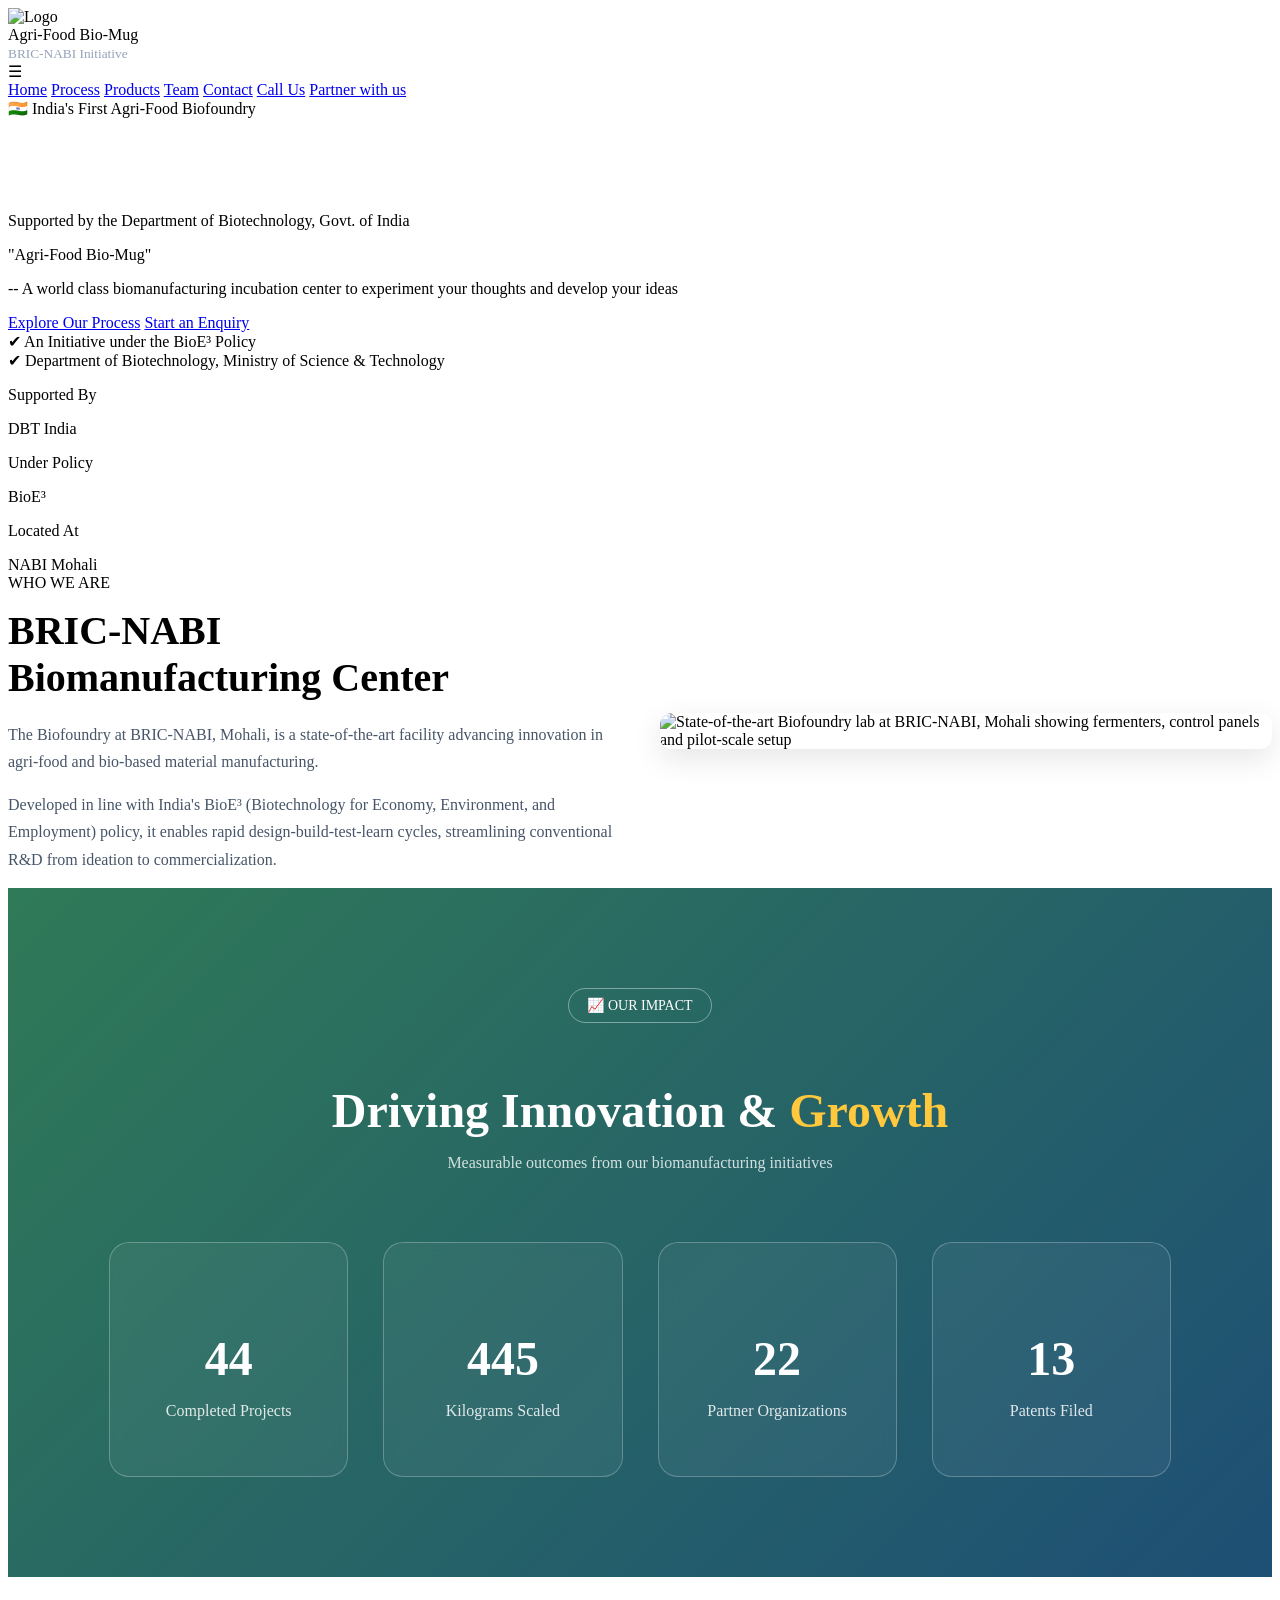
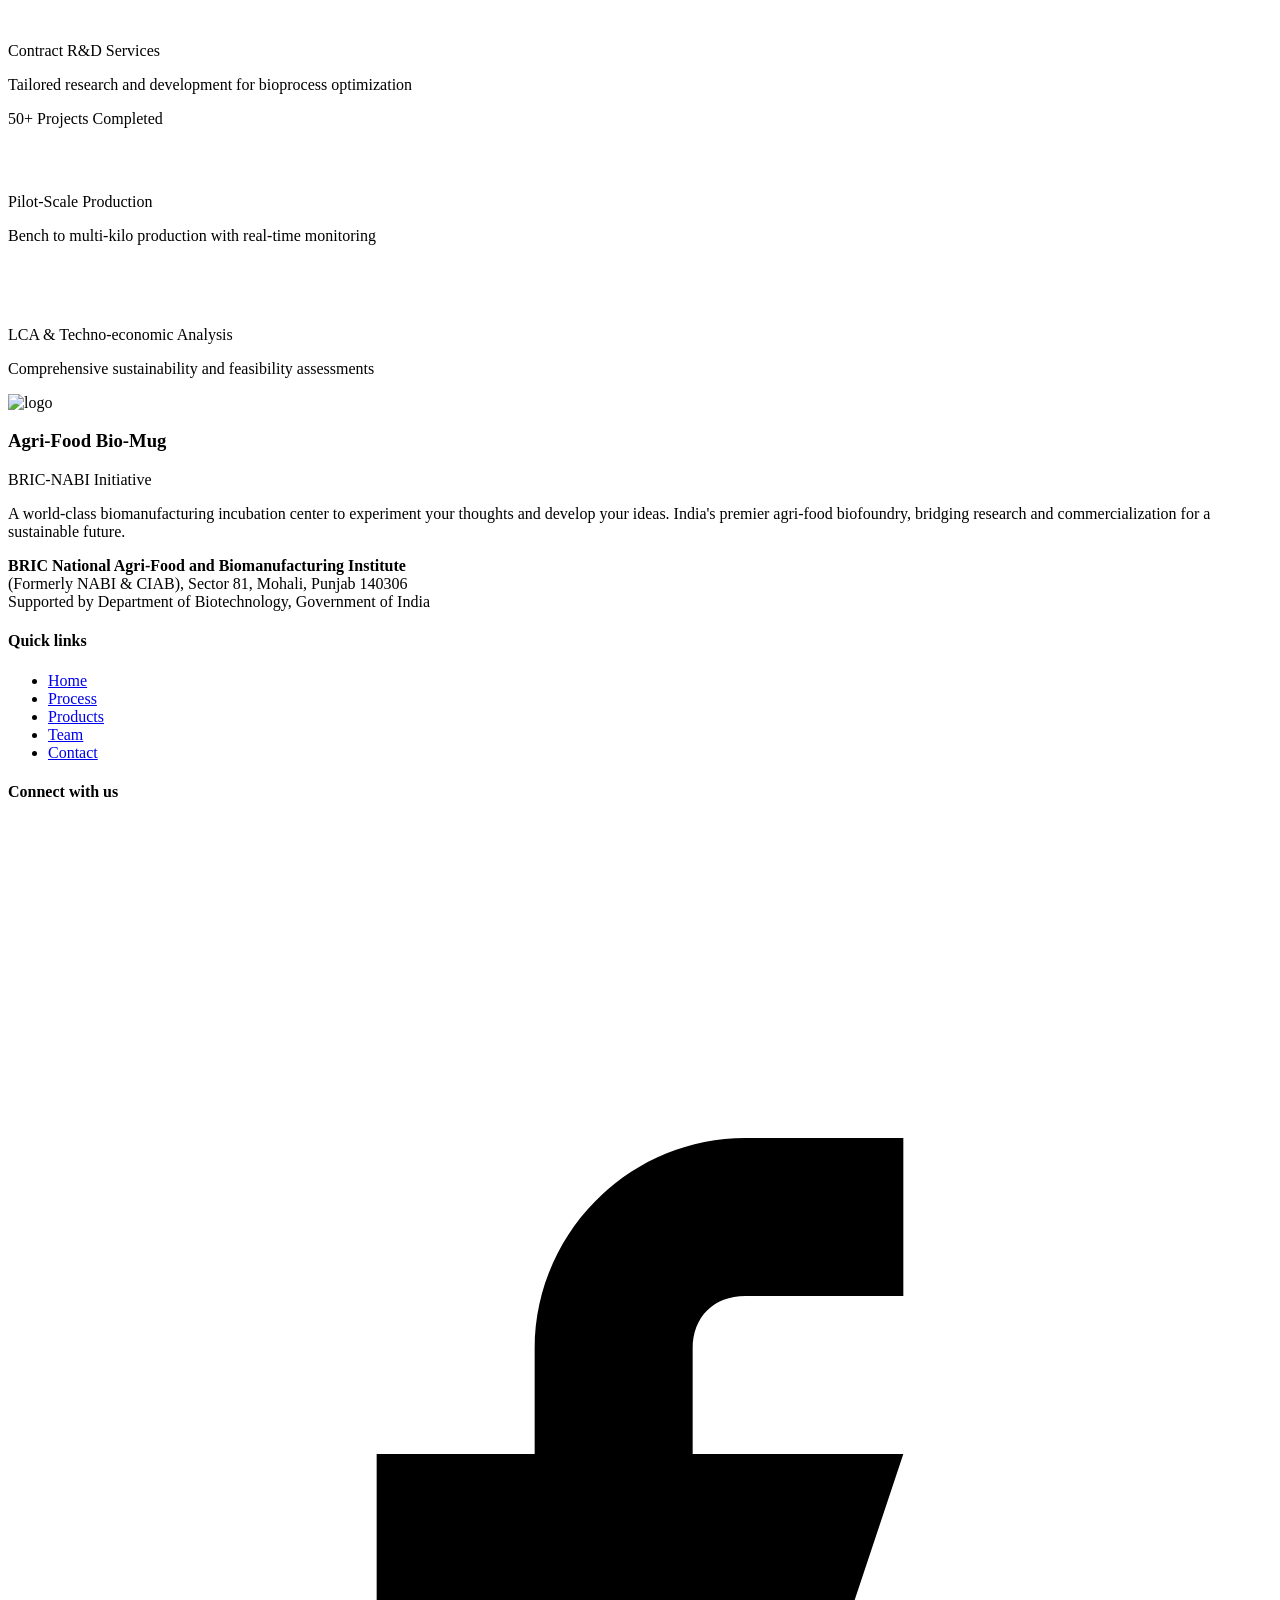
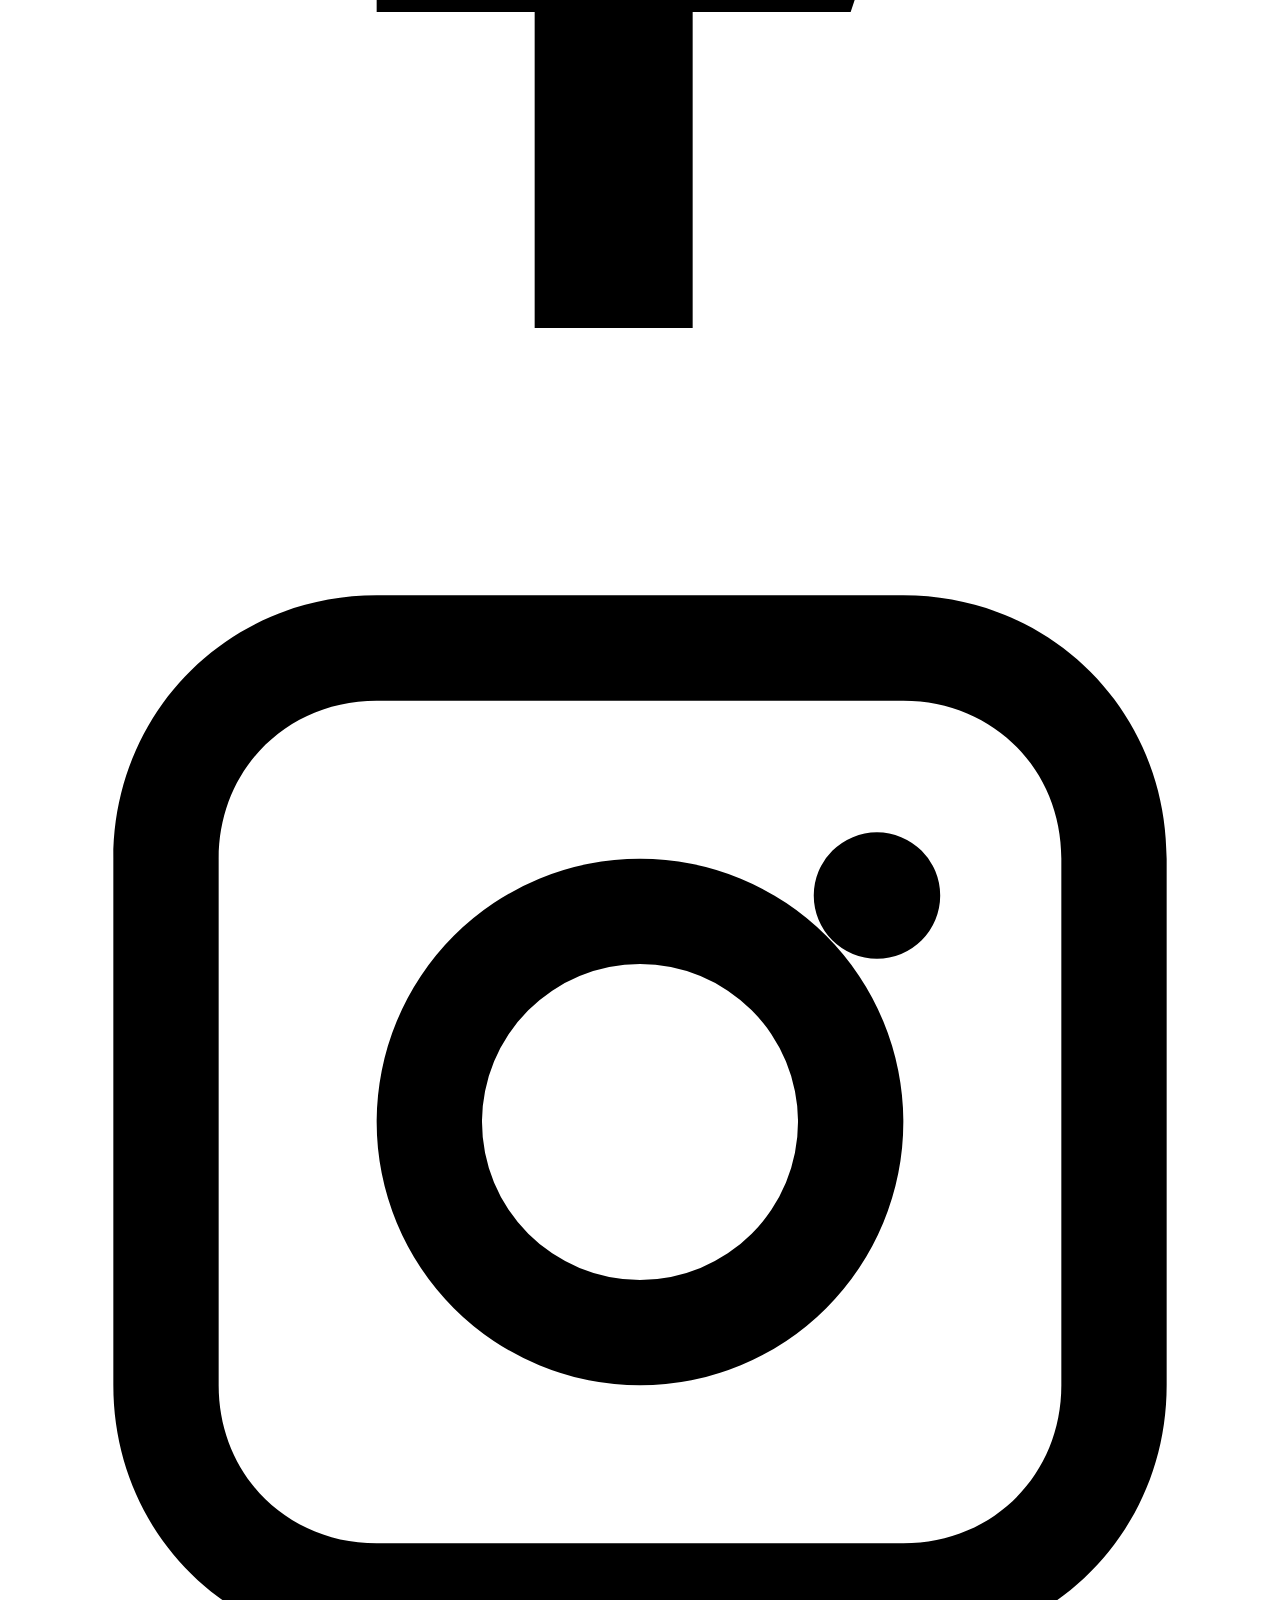
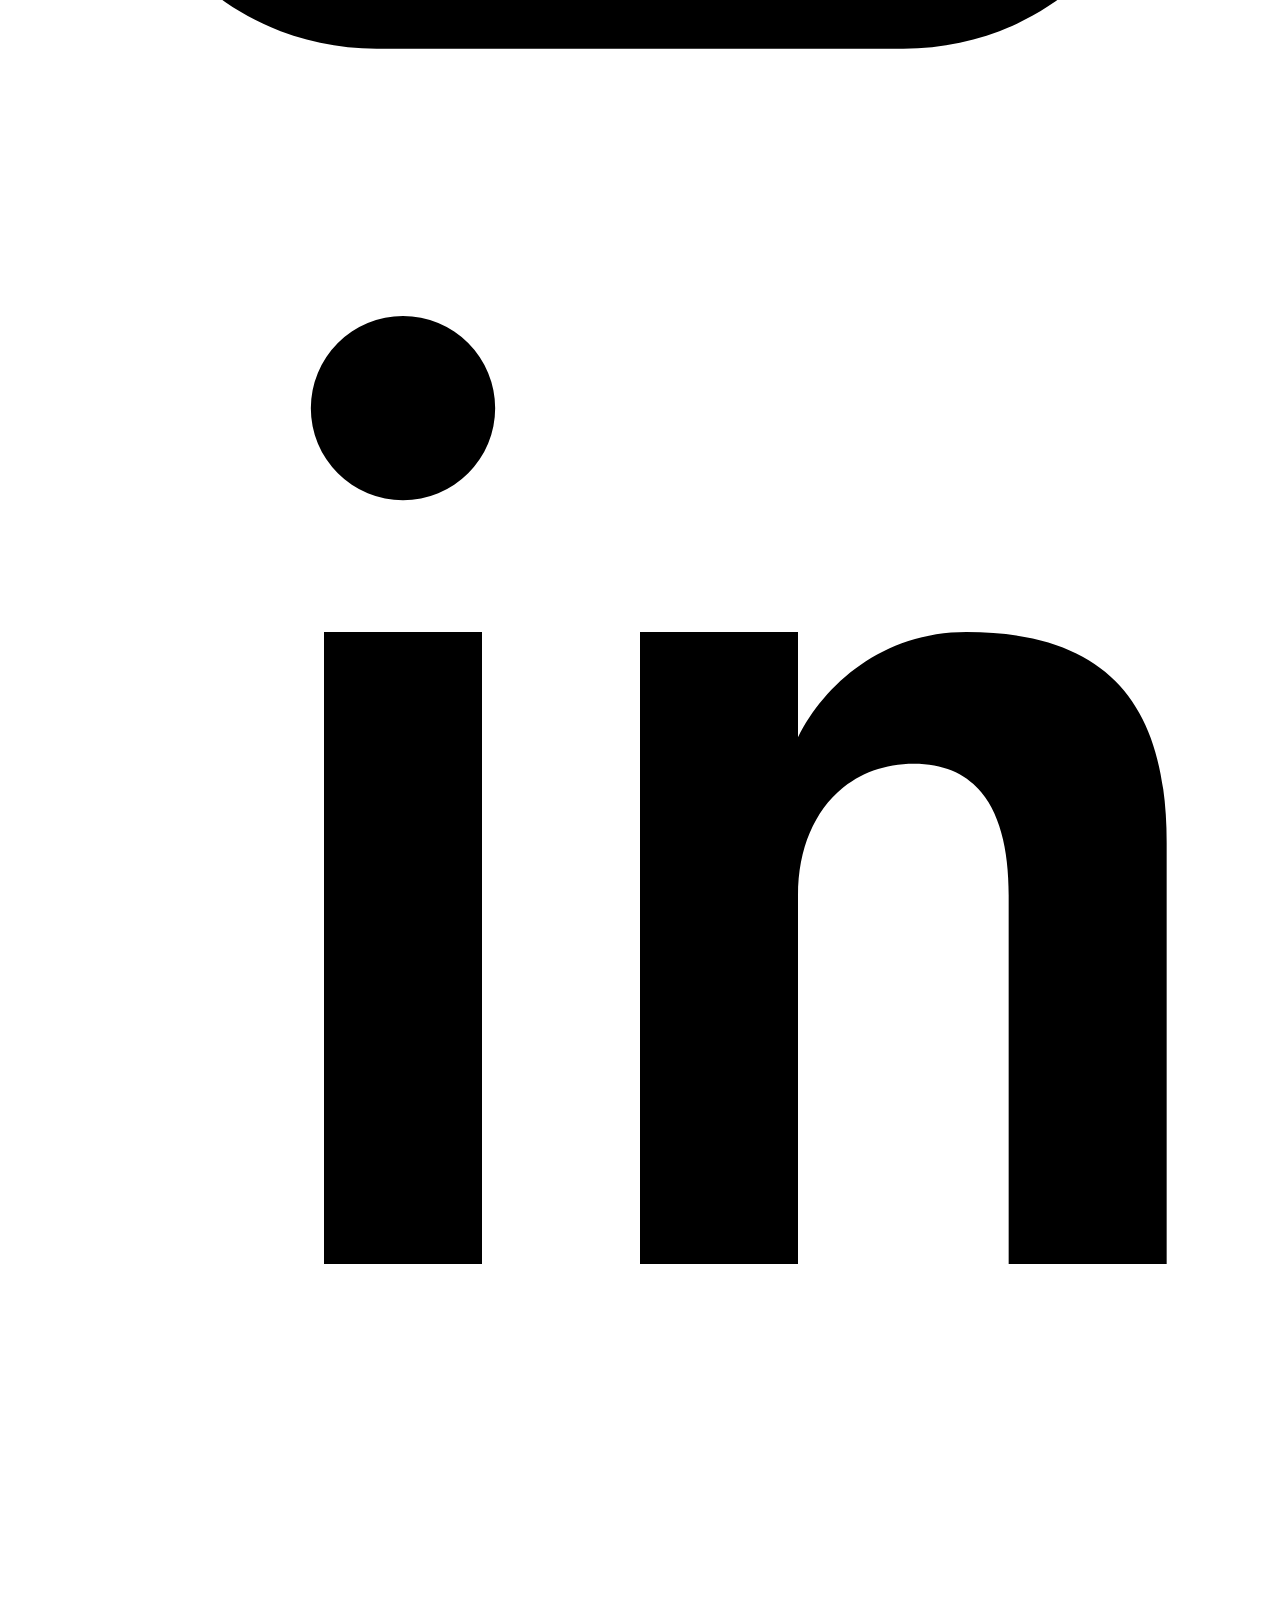
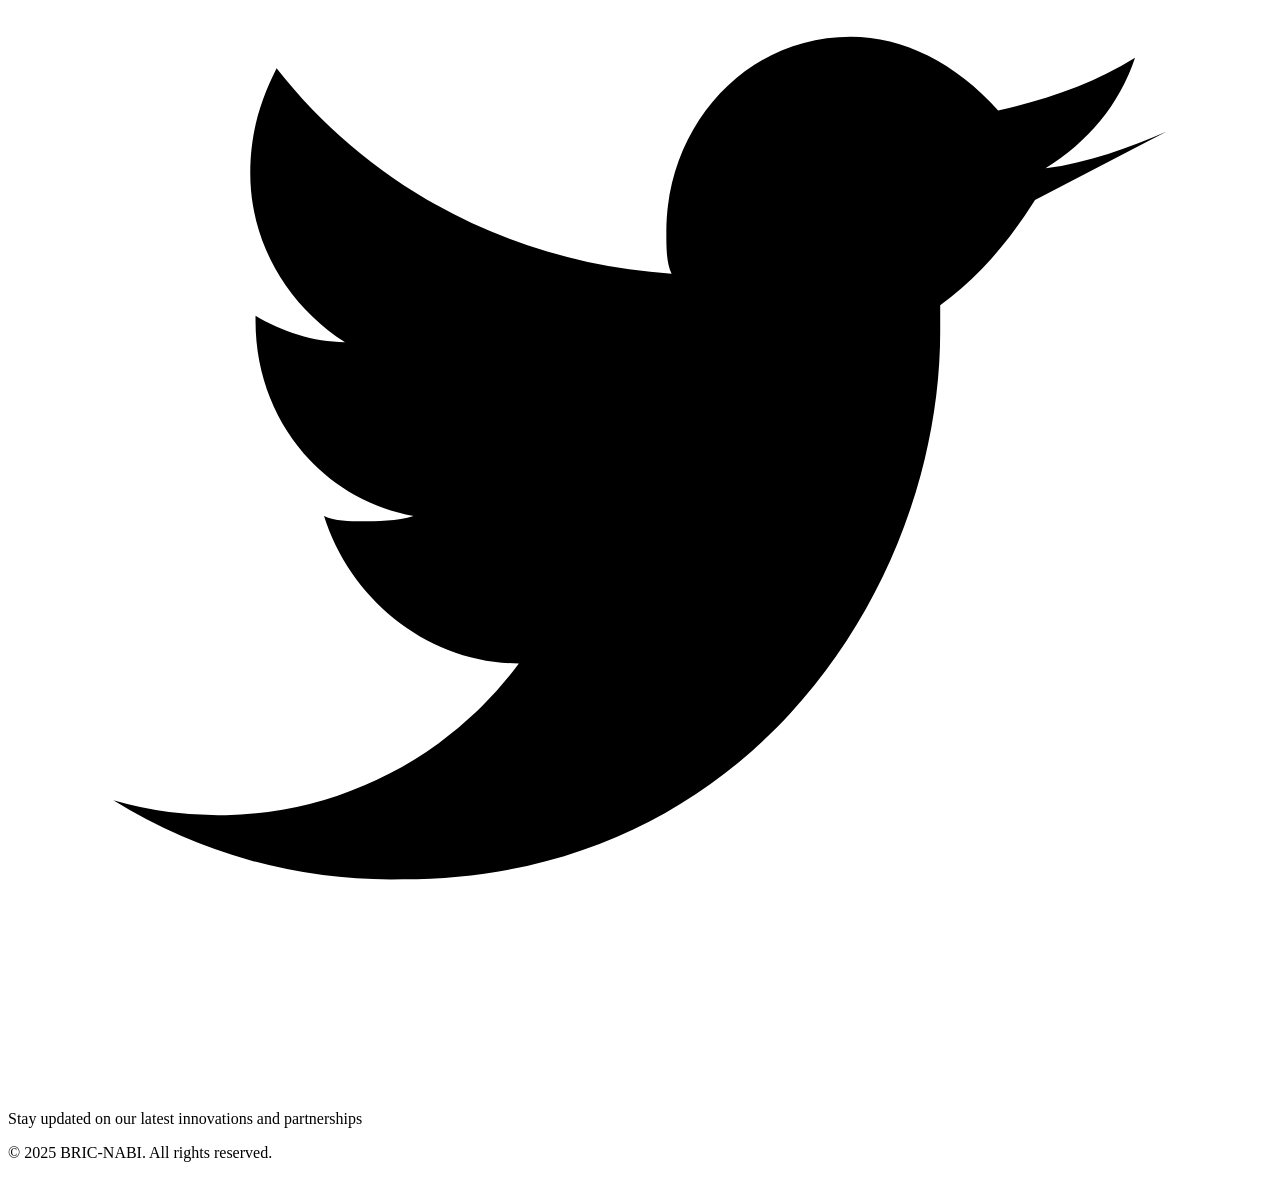
==== index.html @ 2bf555a5 "Add files via upload" ====
<?php
// index.php
?>
<!DOCTYPE html>
<html lang="en">
<head>
<meta charset="UTF-8">
<meta name="viewport" content="width=device-width, initial-scale=1.0">
<title>BRIC NABI Biomanufacturing Center</title>

<!-- Google Font -->
<link href="https://fonts.googleapis.com/css2?family=Inter:wght@400;600;700;800&display=swap" rel="stylesheet">
<link rel="stylesheet" href="css/main.css">
<style>
    /* .section{
    padding:100px 8%;
    background:#ffffff;
} */

/* GRID */

.content-grid{
    display:grid;
    grid-template-columns:1fr 1fr;
    gap:40px;
    align-items:center;
}

/* TEXT */

.text-content h1{
    font-size:40px;
    margin:15px 0 20px;
    max-width:100%;
    overflow-wrap: break-word;
}

.intro p{
    color:#475569;
    line-height:1.7;
    margin-bottom:15px;
}

/* IMAGE */

.image-wrapper img{
    width:100%;
    border-radius:12px;
    box-shadow:0 10px 30px rgba(0,0,0,0.1);
}


/* MOBILE */

@media(max-width:900px){

.content-grid{
    grid-template-columns:1fr;
}
@media(max-width:768px){

.text-content h1{
    font-size:32px;
}

}
.image-wrapper{
    order:-1; /* image appears on top in mobile */
}

}
.service-icon{
width:50px;
height:50px;
display:flex;
align-items:center;
justify-content:center;

border-radius:12px;
margin-bottom:15px;
}

.service-icon svg{
width:24px;
height:24px;
}
/* IMPACT SECTION */

.impact-section{
padding:100px 8%;
background:linear-gradient(135deg,#2f7a57,#1e4f75);
color:white;
text-align:center;
}


/* HEADER */

.impact-header{
margin-bottom:70px;
}

.impact-badge{
display:inline-block;
padding:8px 18px;
border-radius:25px;
border:1px solid rgba(255,255,255,0.4);
font-size:14px;
margin-bottom:20px;
}

.impact-header h2{
font-size:48px;
margin-bottom:10px;
font-weight:700;
}

.impact-header h2 span{
color:#ffc83d;
}

.impact-header p{
color:rgba(255,255,255,0.8);
}


/* GRID */

.impact-grid{
display:grid;
grid-template-columns:repeat(auto-fit,minmax(220px,1fr));
gap:35px;
}


/* CARD */

.impact-card{
padding:40px 20px;
border-radius:20px;
border:1px solid rgba(255,255,255,0.25);
background:rgba(255,255,255,0.05);
backdrop-filter:blur(6px);
}

.impact-card h3{
font-size:48px;
margin-bottom:10px;
}

.impact-card p{
font-size:16px;
color:rgba(255,255,255,0.85);
}
</style>
</head>
<body>

<!-- ================= NAVBAR ================= -->

<nav class="navbar">
    <div class="logo">
    <img src="images/logoC.png" alt="Logo" class="logo-img">

    <div class="logo-text">
        Agri-Food Bio-Mug<br>
        <small style="color:#94a3b8;font-weight:400;">BRIC-NABI Initiative</small>
    </div>
</div>

    <div class="menu-toggle" onclick="toggleMenu()">☰</div>

    <div class="nav-links" id="navLinks">
        <a href="index.php">Home</a>
        <a href="process.php">Process</a>
        <a href="product.php">Products</a>
        <!-- <a href="#">Facilities</a> -->
        <a href="team.php">Team</a>
        <!-- <a href="#">Impact</a> -->
        <a href="contact.php">Contact</a>
        <a href="tel:+911725221400">Call Us</a>
        <a href="contact.php" class="partner-btn">Partner with us </a>
    </div>
</nav>

<!-- ================= HERO ================= -->

<section class="hero">
    <div class="hero-content">

        <div class="badge">
            🇮🇳 India's First Agri-Food Biofoundry
        </div>

        <h1 style="color:white;" >
            BRIC NABI <br>
            Biomanufacturing Center
        </h1>

        <p>
            Supported by the Department of Biotechnology, Govt. of India
        </p>

        <p class="quote">
            "Agri-Food Bio-Mug"
        </p>

        <p>
            -- A world class biomanufacturing incubation center to experiment your thoughts and develop your ideas
        </p>

        <div class="buttons">
            <a href="process.php" class="btn-primary">Explore Our Process</a>
            <a href="contact.php" class="btn-secondary">Start an Enquiry</a>
        </div>

        <div class="bottom-badges">
            <div class="small-badge">
                ✔ An Initiative under the BioE³ Policy
            </div>
            <div class="small-badge">
                ✔ Department of Biotechnology, Ministry of Science & Technology
            </div>
        </div>

    </div>
</section>
<section class="info-strip">
    <div class="info-container">

        <div class="info-item">
            <p class="info-label">Supported By</p>
            <div class="info-box green">DBT India</div>
        </div>

        <div class="info-item">
            <p class="info-label">Under Policy</p>
            <div class="info-box yellow">BioE³</div>
        </div>

        <div class="info-item">
            <p class="info-label">Located At</p>
            <div class="info-box blue">NABI Mohali</div>
        </div>

    </div>
</section>

<div class="section">

  <div class="content-grid">

    <div class="text-content">

      <div class="badge">WHO WE ARE</div>

      <h1>BRIC-NABI<br>Biomanufacturing Center</h1>

      <div class="intro">
        <p>The Biofoundry at BRIC-NABI, Mohali, is a state-of-the-art facility advancing innovation in agri-food and bio-based material manufacturing.</p>
        
        <p>Developed in line with India's BioE³ (Biotechnology for Economy, Environment, and Employment) policy, it enables rapid design-build-test-learn cycles, streamlining conventional R&D from ideation to commercialization.</p>
      </div>

    </div>

    <div class="image-wrapper">
      <img src="images/lab.jpg" alt="State-of-the-art Biofoundry lab at BRIC-NABI, Mohali showing fermenters, control panels and pilot-scale setup">
    </div>

  </div>

</div>
<section class="impact-section">

<div class="impact-header">

<div class="impact-badge">📈 OUR IMPACT</div>

<h2>
Driving Innovation & <span>Growth</span>
</h2>

<p>Measurable outcomes from our biomanufacturing initiatives</p>

</div>


<div class="impact-grid">

<div class="impact-card">
<h3 class="counter" data-target="50">0</h3>
<p>Completed Projects</p>
</div>

<div class="impact-card">
<h3 class="counter" data-target="500">0</h3>
<p>Kilograms Scaled</p>
</div>

<div class="impact-card">
<h3 class="counter" data-target="25">0</h3>
<p>Partner Organizations</p>
</div>

<div class="impact-card">
<h3 class="counter" data-target="15">0</h3>
<p>Patents Filed</p>
</div>

</div>

</section>
</section>
<div class="section">
    <div class="services">

  <div class="service-item">
    
    <div class="service-icon cyan">
      <!-- Lightning / innovation icon -->
      <svg viewBox="0 0 24 24" fill="none" stroke="white" stroke-width="2" stroke-linecap="round" stroke-linejoin="round">
        <polygon points="13 2 3 14 12 14 11 22 21 10 12 10 13 2"/>
      </svg>
</div>

    <div class="service-title">Contract R&D Services</div>
    <p>Tailored research and development for bioprocess optimization</p>
    <div class="highlight">50+ Projects Completed</div>

  </div>


  <div class="service-item">

    <div class="service-icon yellow">
      <!-- Growth / chart icon -->
      <svg viewBox="0 0 24 24" fill="none" stroke="white" stroke-width="2" stroke-linecap="round" stroke-linejoin="round">
        <line x1="3" y1="17" x2="9" y2="11"/>
        <line x1="9" y1="11" x2="13" y2="15"/>
        <line x1="13" y1="15" x2="21" y2="7"/>
        <polyline points="14 7 21 7 21 14"/>
      </svg>
</div>

    <div class="service-title">Pilot-Scale Production</div>
    <p>Bench to multi-kilo production with real-time monitoring</p>

  </div>


  <div class="service-item">

    <div class="service-icon green">
      <!-- analytics bars -->
      <svg viewBox="0 0 24 24" fill="none" stroke="white" stroke-width="2" stroke-linecap="round" stroke-linejoin="round">
        <line x1="6" y1="20" x2="6" y2="10"/>
        <line x1="12" y1="20" x2="12" y2="4"/>
        <line x1="18" y1="20" x2="18" y2="14"/>
      </svg>
</div>

    <div class="service-title">LCA & Techno-economic Analysis</div>
    <p>Comprehensive sustainability and feasibility assessments</p>

  </div>

</div>
</div>

<!-- ================= FOOTER ================= -->

<footer class="footer-light">
    <div class="footer-wrapper">

        <!-- LEFT -->
        <div class="footer-left">
            <div class="footer-brand">
                <img src="images/logoC.png" alt="logo" class="footer-logo">
                <div>
                    <h3>Agri-Food Bio-Mug</h3>
                    <p class="tagline">BRIC-NABI Initiative</p>
                </div>
            </div>

            <p class="footer-desc">
                A world-class biomanufacturing incubation center to experiment your thoughts 
                and develop your ideas. India's premier agri-food biofoundry, bridging research 
                and commercialization for a sustainable future.
            </p>

            <p class="footer-address">
                <strong>BRIC National Agri-Food and Biomanufacturing Institute</strong><br>
                (Formerly NABI & CIAB), Sector 81, Mohali, Punjab 140306<br>
                Supported by Department of Biotechnology, Government of India
            </p>
        </div>

        <!-- CENTER -->
        <div class="footer-center">
            <h4>Quick links</h4>
            <ul><li><a href="index.php">Home</a></li>
                <li><a href="process.php">Process</a></li>
                <li><a href="product.php">Products</a></li>
                <li><a href="team.php">Team</a></li>
                <li><a href="contact.php">Contact</a></li>
            </ul>
        </div>

        <!-- RIGHT -->
        <div class="footer-right">
            <h4>Connect with us</h4>

            <div class="footer-social">
                <a href="#"><svg viewBox="0 0 24 24">
            <path d="M14 9h3V6h-3c-2.2 0-4 1.8-4 4v2H7v3h3v6h3v-6h3l1-3h-4v-2c0-.6.4-1 1-1z"/>
        </svg></a>
                <a href="#"><svg viewBox="0 0 24 24">
        <path d="M7 2C4.2 2 2 4.2 2 7v10c0 2.8 2.2 5 5 5h10c2.8 0 5-2.2 
        5-5V7c0-2.8-2.2-5-5-5H7zm0 2h10c1.7 0 3 1.3 3 3v10c0 
        1.7-1.3 3-3 3H7c-1.7 0-3-1.3-3-3V7c0-1.7 
        1.3-3 3-3zm5 3a5 5 0 1 0 0 10 5 5 0 0 0 
        0-10zm0 2a3 3 0 1 1 0 6 3 3 0 0 1 
        0-6zm4.5-2.5a1.2 1.2 0 1 0 0 2.4 
        1.2 1.2 0 0 0 0-2.4z"/>
    </svg>  </a>
                <a href="#"><svg viewBox="0 0 24 24">
            <path d="M6 9h3v12H6zM7.5 6.5a1.75 1.75 0 1 1 0-3.5 1.75 1.75 0 0 1 0 3.5zM12 9h3v2c.5-1 1.6-2 3.2-2C21 9 22 10.5 22 13v8h-3v-7c0-1.5-.5-2.5-1.8-2.5S15 12.5 15 14v7h-3z"/>
        </svg>  </a>
                <a href="#"><svg viewBox="0 0 24 24">
            <path d="M22 5.8c-.7.3-1.5.6-2.3.7.8-.5 1.4-1.2 1.7-2.1-.8.5-1.7.8-2.6 1C18 4.5 17 4 16 4c-2 0-3.5 1.7-3.5 3.7 0 .3 0 .6.1.8-3-.2-5.7-1.6-7.5-3.9-.3.6-.5 1.2-.5 2 0 1.3.7 2.5 1.8 3.2-.6 0-1.2-.2-1.7-.5v.1c0 1.9 1.3 3.4 3 3.7-.3.1-.7.1-1 .1-.2 0-.5 0-.7-.1.5 1.6 2 2.8 3.7 2.8A7.1 7.1 0 0 1 2 18.5 10 10 0 0 0 7.5 20c6.6 0 10.2-5.6 10.2-10.4v-.5c.7-.5 1.3-1.2 1.8-2z"/>
        </svg></a>
            </div>

            <p class="footer-note">
                Stay updated on our latest innovations and partnerships
            </p>
        </div>

    </div>

    <!-- BOTTOM -->
    <div class="footer-bottom-light">
        <p>© 2025 BRIC-NABI. All rights reserved.</p>
        <p class="made"></p>
    </div>
</footer>
<script>
function toggleMenu(){
    document.getElementById("navLinks").classList.toggle("active");
}
</script>
<script>

const counters = document.querySelectorAll(".counter");

const observer = new IntersectionObserver(entries => {

entries.forEach(entry => {

if(entry.isIntersecting){

const counter = entry.target;
const target = +counter.getAttribute("data-target");
let count = 0;

const speed = target / 100;

const updateCount = () => {

count += speed;

if(count < target){
counter.innerText = Math.floor(count);
requestAnimationFrame(updateCount);
}else{
counter.innerText = target + "+";
}

};

updateCount();

observer.unobserve(counter);

}

});

},{
threshold:0.6
});

counters.forEach(counter=>{
observer.observe(counter);
});

</script>

</body>
</html>
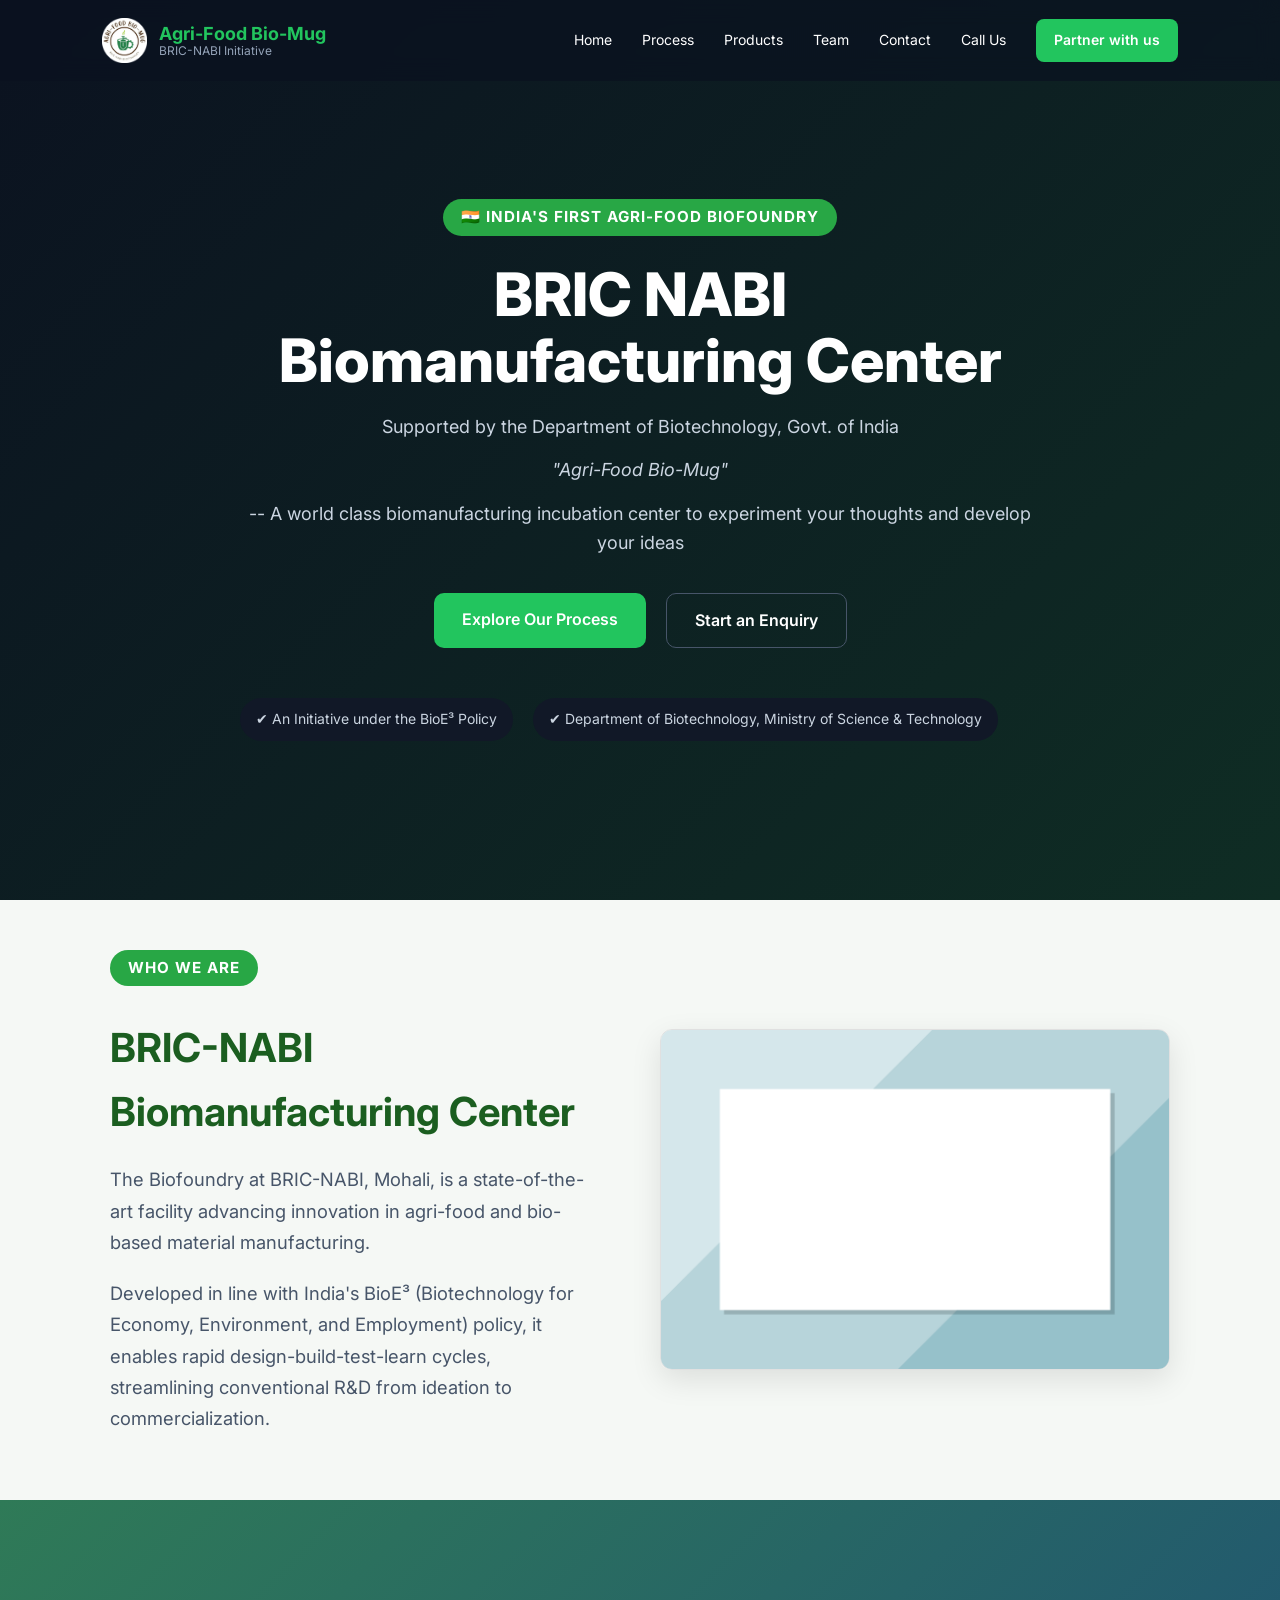
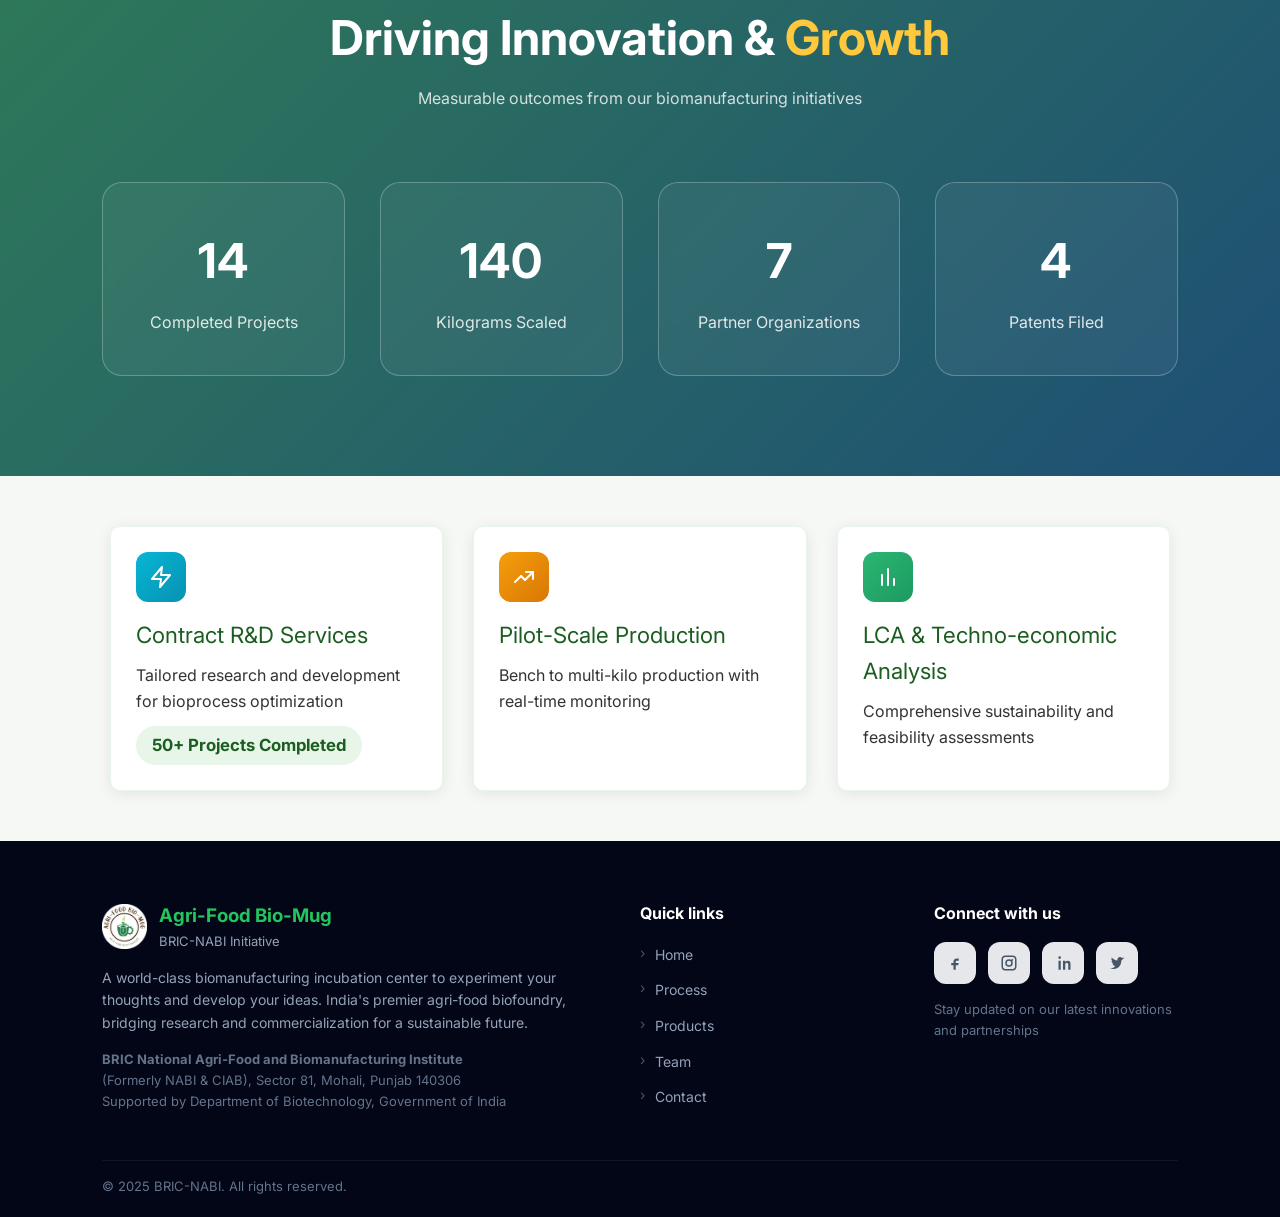
==== commit 9f809cca: "Add files via upload" ====
--- a/index.html
+++ b/index.html
@@ -171,13 +171,13 @@
     <div class="menu-toggle" onclick="toggleMenu()">☰</div>
 
     <div class="nav-links" id="navLinks">
-        <a href="index.php">Home</a>
-        <a href="process.php">Process</a>
-        <a href="product.php">Products</a>
+        <a href="index.html">Home</a>
+        <a href="process.html">Process</a>
+        <a href="product.html">Products</a>
         <!-- <a href="#">Facilities</a> -->
-        <a href="team.php">Team</a>
+        <a href="team.html">Team</a>
         <!-- <a href="#">Impact</a> -->
-        <a href="contact.php">Contact</a>
+        <a href="contact.html">Contact</a>
         <a href="tel:+911725221400">Call Us</a>
         <a href="contact.php" class="partner-btn">Partner with us </a>
     </div>
@@ -225,7 +225,7 @@
 
     </div>
 </section>
-<section class="info-strip">
+<!-- <section class="info-strip">
     <div class="info-container">
 
         <div class="info-item">
@@ -244,7 +244,7 @@
         </div>
 
     </div>
-</section>
+</section> -->
 
 <div class="section">
 
@@ -275,7 +275,7 @@
 
 <div class="impact-header">
 
-<div class="impact-badge">📈 OUR IMPACT</div>
+<!-- <div class="impact-badge">📈 OUR IMPACT</div> -->
 
 <h2>
 Driving Innovation & <span>Growth</span>
@@ -399,11 +399,11 @@
         <!-- CENTER -->
         <div class="footer-center">
             <h4>Quick links</h4>
-            <ul><li><a href="index.php">Home</a></li>
-                <li><a href="process.php">Process</a></li>
-                <li><a href="product.php">Products</a></li>
-                <li><a href="team.php">Team</a></li>
-                <li><a href="contact.php">Contact</a></li>
+            <ul><li><a href="index.html">Home</a></li>
+                <li><a href="process.html">Process</a></li>
+                <li><a href="product.html">Products</a></li>
+                <li><a href="team.html">Team</a></li>
+                <li><a href="contact.html">Contact</a></li>
             </ul>
         </div>
 
--- a/css/main.css
+++ b/css/main.css
@@ -0,0 +1,613 @@
+/* =========================
+   GLOBAL RESET
+========================= */
+
+*{
+    margin:0;
+    padding:0;
+    box-sizing:border-box;
+    font-family:'Inter',sans-serif;
+    max-width:100%;
+}
+
+/* body{
+    background:#0b1220;
+    color:#ffffff;
+} */
+
+/* =========================
+   NAVBAR
+========================= */
+
+.navbar{
+    position:fixed;
+    top:0;
+    width:100%;
+    display:flex;
+    justify-content:space-between;
+    align-items:center;
+    padding:18px 8%;
+    backdrop-filter: blur(12px);
+    background:rgba(11,18,32,0.7);
+    z-index:1000;
+}
+.logo-img{
+    height: 40px;   /* adjust size */
+    width: auto;
+}
+.logo{
+    display: flex;
+    align-items: center;
+    gap: 12px;
+    font-weight:700;
+    font-size:18px;
+    color:#22c55e;
+}
+
+.logo-img{
+    height: 45px;
+    width: auto;
+}
+
+.logo-text{
+    display: flex;
+    flex-direction: column;
+    line-height: 1.2;
+}
+
+.logo-text small{
+    color: #94a3b8;
+    font-weight: 400;
+    font-size: 12px;
+}
+.nav-links{
+    display:flex;
+    gap:30px;
+    align-items:center;
+}
+
+.nav-links a{
+    text-decoration:none;
+    color:#ffffff;
+    font-size:14px;
+    transition:0.3s;
+}
+
+.nav-links a:hover{
+    color:#22c55e;
+}
+
+.partner-btn{
+    background:#22c55e;
+    padding:10px 18px;
+    border-radius:8px;
+    color:#ffffff;
+    font-size:14px;
+    font-weight:600;
+}
+
+/* Mobile Menu */
+
+.menu-toggle{
+    color: #ffffff !important;
+    display:none;
+    font-size:26px;
+    cursor:pointer;
+}
+
+/* =========================
+   HERO SECTION
+========================= */
+
+.hero{
+    min-height:100vh;
+    display:flex;
+    justify-content:center;   /* Horizontal center */
+    align-items:center;       /* Vertical center */
+    text-align:center; 
+    padding:120px 8% 80px;
+    background:linear-gradient(135deg,#0b1220,#0f2d24);
+}
+
+.hero-content{
+    max-width:800px;
+}
+
+.badge{
+    display:inline-block;
+    background:#1e293b;
+    color:#facc15;
+    padding:10px 18px;
+    border-radius:50px;
+    font-size:14px;
+    margin-bottom:25px;
+    justify-content:center
+}
+
+.hero h1{
+    font-size:60px;
+    font-weight:800;
+    line-height:1.1;
+    margin-bottom:20px;
+}
+
+.hero p{
+    font-size:18px;
+    color:#cbd5e1;
+    margin-bottom:15px;
+}
+
+.quote{
+    font-style:italic;
+    color:#94a3b8;
+}
+
+.buttons{
+    margin-top:35px;
+    display:flex;
+    gap:20px;
+    flex-wrap:wrap;
+    justify-content:center;
+}
+
+.btn-primary{
+    background:#22c55e;
+    padding:14px 28px;
+    border-radius:10px;
+    text-decoration:none;
+    color:#fff;
+    font-weight:600;
+}
+
+.btn-secondary{
+    border:1px solid #475569;
+    padding:14px 28px;
+    border-radius:10px;
+    text-decoration:none;
+    color:#fff;
+    font-weight:600;
+}
+
+/* Bottom Badges */
+
+.bottom-badges{
+    margin-top:50px;
+    display:flex;
+    gap:20px;
+    flex-wrap:wrap;
+}
+
+.small-badge{
+    background:#111827;
+    padding:10px 16px;
+    border-radius:30px;
+    font-size:14px;
+    color:#cbd5e1;
+}
+
+/* =========================
+   RESPONSIVE
+========================= */
+
+@media(max-width:992px){
+
+    .hero h1{
+        font-size:42px;
+    }
+
+    .nav-links{
+        position:absolute;
+        top:70px;
+        right:0;
+        background:#0b1220;
+        width:100%;
+        flex-direction:column;
+        padding:30px 0;
+        display:none;
+    }
+
+    .nav-links.active{
+        display:flex;
+    }
+
+    .menu-toggle{
+        display:block;
+    }
+
+}
+
+@media(max-width:600px){
+
+    .hero h1{
+        font-size:32px;
+    }
+
+    .hero{
+        padding:100px 6% 60px;
+    }
+
+}
+
+/* INFO STRIP SECTION */
+.info-strip{
+    background:#f3f4f6;
+    
+    padding:60px 8%;
+}
+
+.info-container{
+    max-width:1000px;
+    margin:auto;
+    display:flex;
+    justify-content:space-between;
+    align-items:center;
+    gap:40px;
+    flex-wrap:wrap;
+}
+
+.info-item{
+    text-align:center;
+    flex:1;
+    min-width:220px;
+}
+
+.info-label{
+    font-size:14px;
+    color:#555;
+    margin-bottom:15px;
+}
+
+.info-box{
+    color: #000;
+    padding:16px 30px;
+    border-radius:14px;
+    font-weight:600;
+    font-size:18px;
+    display:inline-block;
+    background:white;
+}
+
+/* Color Variants */
+.info-box.green{
+    border:2px solid #8dd3b5;
+    background:#e6f5ef;
+}
+
+.info-box.yellow{
+    border:2px solid #e7c56f;
+    background:#f9f3e3;
+}
+
+.info-box.blue{
+    border:2px solid #9ec1d4;
+    background:#e8f1f6;
+}
+
+/* Responsive */
+@media(max-width:768px){
+    .info-container{
+        flex-direction:column;
+        gap:30px;
+    }
+}
+
+/* =========================
+   FOOTER
+========================= */
+
+.footer-light{
+    background:#020617; /* deep dark */
+    padding:60px 8% 20px;
+    font-family:'Inter', sans-serif;
+    color:#cbd5f5;
+}
+
+/* Layout */
+.footer-wrapper{
+    display:grid;
+    grid-template-columns:2fr 1fr 1fr;
+    gap:50px;
+    align-items:flex-start;
+}
+
+/* LEFT */
+.footer-brand{
+    display:flex;
+    align-items:center;
+    gap:12px;
+    margin-bottom:15px;
+}
+
+.footer-logo{
+    width:45px;
+}
+
+.footer-left h3{
+    color:#22c55e;
+    margin:0;
+}
+
+.tagline{
+    font-size:13px;
+    color:#94a3b8;
+}
+
+.footer-desc{
+    margin:15px 0;
+    font-size:14px;
+    line-height:1.6;
+    color:#94a3b8;
+}
+
+.footer-address{
+    font-size:13px;
+    color:#64748b;
+}
+
+/* CENTER */
+.footer-center h4{
+    margin-bottom:15px;
+    color:#ffffff;
+}
+
+.footer-center ul{
+    list-style:none;
+    padding:0;
+}
+
+.footer-center li{
+    margin-bottom:10px;
+}
+
+.footer-center a{
+    text-decoration:none;
+    color:#94a3b8;
+    font-size:14px;
+    position:relative;
+    padding-left:15px;
+}
+
+/* Arrow */
+.footer-center a::before{
+    content:"›";
+    position:absolute;
+    left:0;
+    color:#475569;
+}
+
+.footer-center a:hover{
+    color:#22c55e;
+}
+
+/* RIGHT */
+.footer-right h4{
+    margin-bottom:15px;
+    color:#ffffff;
+}
+
+.footer-social{
+    display:flex;
+    gap:12px;
+    margin-bottom:15px;
+}
+
+.footer-social a{
+    width:42px;
+    height:42px;
+    background:#0f172a;
+    border-radius:12px;
+    display:flex;
+    align-items:center;
+    justify-content:center;
+    transition:all 0.3s ease;
+    border:1px solid rgba(255,255,255,0.05);
+}
+
+/* Icon placeholders */
+.footer-social i{
+    width:16px;
+    height:16px;
+    display:block;
+    background:#94a3b8;
+    transition:0.3s;
+}
+
+/* Hover Effects (Premium) */
+.footer-social a:hover{
+    transform:translateY(-4px) scale(1.08);
+}
+
+/* Brand Colors */
+.footer-social a:nth-child(1):hover{background:#1877f2;}
+.footer-social a:nth-child(2):hover{
+    background:radial-gradient(circle at 30% 30%, #feda75, #fa7e1e, #d62976, #962fbf, #4f5bd5);
+}
+.footer-social a:nth-child(3):hover{background:#0a66c2;}
+.footer-social a:nth-child(4):hover{background:#1da1f2;}
+
+.footer-social a:hover i{
+    background:#ffffff;
+}
+
+/* Note */
+.footer-note{
+    font-size:13px;
+    color:#64748b;
+}
+
+/* Bottom */
+.footer-bottom-light{
+    border-top:1px solid rgba(255,255,255,0.06);
+    margin-top:40px;
+    padding-top:15px;
+    display:flex;
+    justify-content:space-between;
+    font-size:13px;
+    color:#64748b;
+}
+
+.made{
+    opacity:0.8;
+}
+.footer-social{
+    display:flex;
+    gap:12px;
+    margin-bottom:15px;
+}
+
+.footer-social a{
+    width:42px;
+    height:42px;
+    background:#e5e7eb; /* light grey box */
+    border-radius:12px;
+    display:flex;
+    align-items:center;
+    justify-content:center;
+    transition:all 0.25s ease;
+}
+
+/* ICON */
+.footer-social svg{
+    width:18px;
+    height:18px;
+    fill:#475569; /* dark grey icon */
+    transition:0.25s;
+}
+
+/* HOVER (subtle, not flashy) */
+.footer-social a:hover{
+    background:#d1d5db;
+    transform:translateY(-2px);
+}
+
+.footer-social a:hover svg{
+    fill:#111827;
+}
+/* Responsive */
+@media(max-width:900px){
+    .footer-wrapper{
+        grid-template-columns:1fr;
+    }
+
+    .footer-bottom-light{
+        flex-direction:column;
+        gap:10px;
+        text-align:center;
+    }
+}
+body {
+      font-family: 'Arial', 'Helvetica', sans-serif;
+      margin: 0;
+      padding: 0;
+      background-color: #f5f8f5; /* very light green-gray */
+      color: #333;
+      line-height: 1.6;
+    }
+    .section {
+      max-width: 1100px;
+      margin: 50px auto;
+      padding: 0 20px;
+    }
+    .badge {
+      display: inline-block;
+      background-color: #28a745; /* vibrant green */
+      color: white;
+      padding: 6px 18px;
+      border-radius: 50px;
+      font-size: 0.95em;
+      font-weight: bold;
+      margin-bottom: 15px;
+      text-transform: uppercase;
+      letter-spacing: 1px;
+    }
+    h1 {
+      font-size: 2.6em;
+      color: #1b5e20; /* dark green */
+      margin: 10px 0 25px;
+      font-weight: 700;
+    }
+    .intro p {
+      font-size: 1.15em;
+      margin: 20px 0;
+      max-width: 95%;
+    }
+    .image-wrapper {
+      text-align: center;
+      margin: 40px 0;
+    }
+    .image-wrapper img {
+      max-width: 100%;
+      height: auto;
+      border-radius: 8px;
+      box-shadow: 0 4px 20px rgba(0,0,0,0.12);
+      border: 1px solid #e0e0e0;
+      display: block;
+    }
+    .services {
+      display: flex;
+      flex-wrap: wrap;
+      gap: 30px;
+      justify-content: center;
+      margin-top: 50px;
+    }
+    .service-item {
+      flex: 1 1 300px;
+      background: white;
+      border-radius: 10px;
+      padding: 25px;
+      box-shadow: 0 3px 15px rgba(0,0,0,0.08);
+      border: 1px solid #e8f5e9;
+      transition: all 0.25s ease;
+    }
+    .service-item:hover {
+      transform: translateY(-5px);
+      box-shadow: 0 8px 25px rgba(0,0,0,0.12);
+    }
+    .service-icon {
+      font-size: 2.8em;
+      color: #28a745;
+      margin-bottom: 15px;
+      display: block;
+    }
+    .service-title {
+      font-size: 1.4em;
+      color: #1b5e20;
+      margin: 10px 0;
+    }
+    .highlight {
+      background-color: #e8f5e9;
+      color: #1b5e20;
+      padding: 6px 16px;
+      border-radius: 30px;
+      font-weight: bold;
+      font-size: 1.05em;
+      display: inline-block;
+      margin-top: 12px;
+    }
+
+    .green { background: linear-gradient(135deg, #2bb673, #1d9a60); }
+.blue { background: linear-gradient(135deg, #3b82f6, #2563eb); }
+.yellow { background: linear-gradient(135deg, #f59e0b, #d97706); }
+.cyan { background: linear-gradient(135deg, #06b6d4, #0891b2); }
+
+.icon{
+width:60px;
+height:60px;
+border-radius:15px;
+display:flex;
+align-items:center;
+justify-content:center;
+background:linear-gradient(135deg,#e6f4ec,#d8f3dc);
+margin-bottom:20px;
+}
+
+.icon svg{
+width:28px;
+height:28px;
+stroke:white;
+stroke-width:2;
+fill:none;
+}
+    
+
+    
